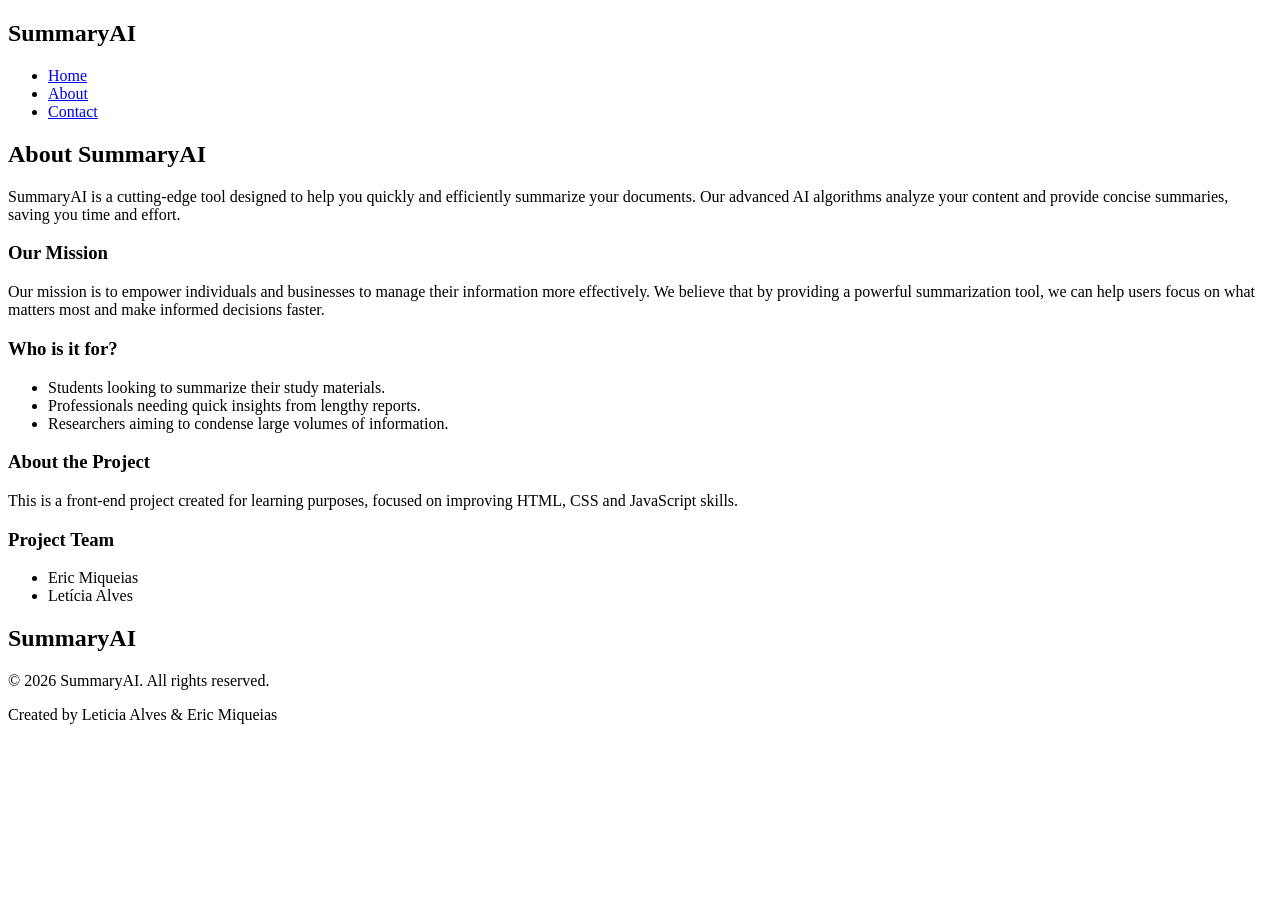
==== about.html @ da1f2df3 "feat: add contact and about pages with assets" ====
<!DOCTYPE html>
<html lang="en">
<head>
  <meta charset="UTF-8">
  <meta name="viewport" content="width=device-width, initial-scale=1.0">
  <title>About</title>
  <link rel="stylesheet" href="css/styles.css" />
</head>
<body>
  <!-- Navigation -->
  <header class="header">
   <nav class="nav">
    
       <div class="container nav-content">

         <h1 class="logo">SummaryAI</h1>

         <ul class="menu">
          <li><a href="index.html">Home</a></li>
          <li><a href="about.html" class="active">About</a></li>
          <li><a href="contact.html">Contact</a></li>
        </ul>
    </div>
   </nav>
  </header>

  <!-- About section -->
  <section class="about">
    <div class="container about-content">
      
      <h2>About SummaryAI</h2>

      <p class="about-block">
        SummaryAI is a cutting-edge tool designed to help you quickly and efficiently summarize your documents. Our advanced AI algorithms analyze your content and provide concise summaries, saving you time and effort.
      </p>

      <!-- Mission -->
      <div class="about-block">
        <h3>Our Mission</h3>
        <p>
          Our mission is to empower individuals and businesses to manage their information more effectively. We believe that by providing a powerful summarization tool, we can help users focus on what matters most and make informed decisions faster.
        </p>
    </div>

    <!-- Target audience -->
    <div class="about-block">
      <h3>Who is it for?</h3>

      <ul>
        <li>Students looking to summarize their study materials.</li>
        <li>Professionals needing quick insights from lengthy reports.</li>
        <li>Researchers aiming to condense large volumes of information.</li>
      </ul>
    </div>

    <!-- Project info -->
    <div class="about-block">
      <h3>About the Project</h3>
      <p>
        This is a front-end project created for learning purposes,
        focused on improving HTML, CSS and JavaScript skills.
      </p>
    </div>

    <!-- Team -->
    <div class="about-block">
      <h3>Project Team</h3>
     <ul>
      <li>Eric Miqueias</li>
      <li>Letícia Alves</li>
     </ul>
    </div>
  </div>
  </section>

  <!-- Footer -->
  <footer class="footer">
  <div class="container footer-content">

    <div class="footer-brand">
      <h2>SummaryAI</h2>
      <p>© 2026 SummaryAI. All rights reserved.</p>
    </div>

    <div class="footer-info">
      <p>Created by Leticia Alves & Eric Miqueias</p>
    </div>

  </div>
</footer>
  
</body>
</html>
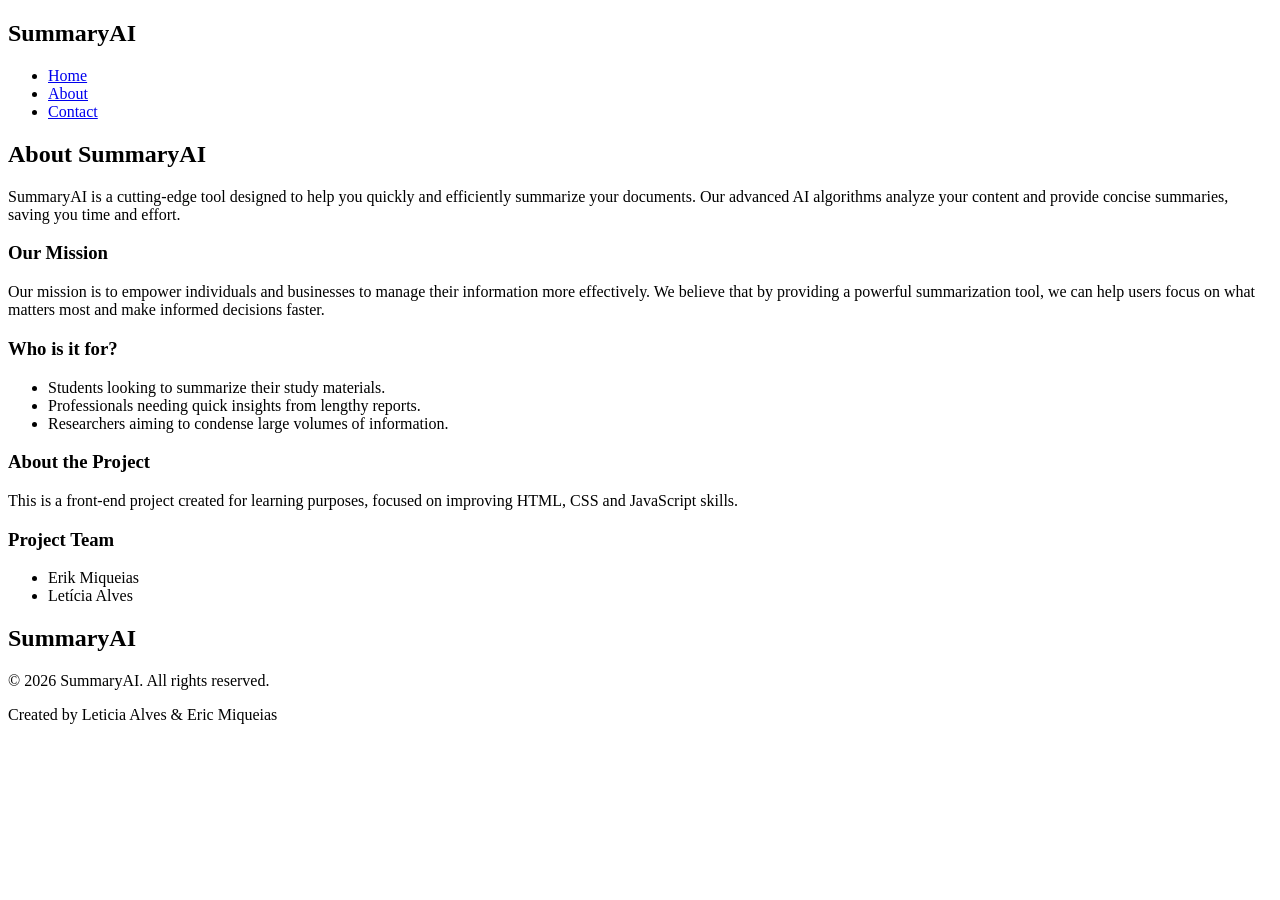
==== commit 3e9a72a4: "fix: update team name in about page" ====
--- a/about.html
+++ b/about.html
@@ -66,7 +66,7 @@
     <div class="about-block">
       <h3>Project Team</h3>
      <ul>
-      <li>Eric Miqueias</li>
+      <li>Erik Miqueias</li>
       <li>Letícia Alves</li>
      </ul>
     </div>
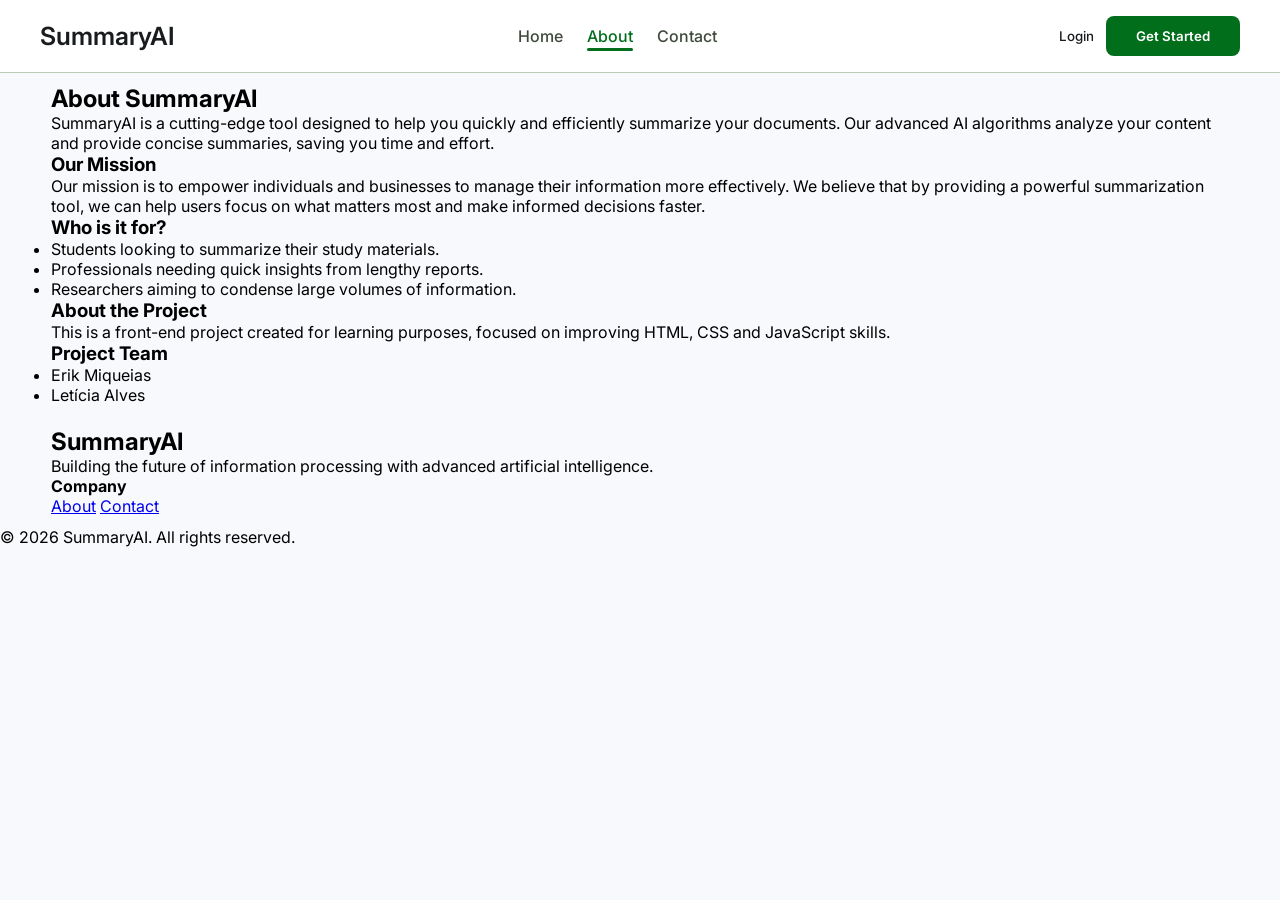
==== commit bb728349: "feat: add HTML structure for pages (index, about, contact)" ====
--- a/about.html
+++ b/about.html
@@ -5,34 +5,44 @@
   <meta name="viewport" content="width=device-width, initial-scale=1.0">
   <title>About</title>
   <link rel="stylesheet" href="css/styles.css" />
+  <link rel="stylesheet" href="css/about.css">
 </head>
 <body>
   <!-- Navigation -->
   <header class="header">
-   <nav class="nav">
-    
-       <div class="container nav-content">
+  <nav class="nav">
+    <div class="container nav-content">
 
-         <h1 class="logo">SummaryAI</h1>
+      <h1 class="logo">SummaryAI</h1>
 
-         <ul class="menu">
-          <li><a href="index.html">Home</a></li>
-          <li><a href="about.html" class="active">About</a></li>
-          <li><a href="contact.html">Contact</a></li>
-        </ul>
+      <ul class="menu">
+        <li><a href="index.html">Home</a></li>
+        <li><a href="about.html" class="active" aria-current="page">About</a></li>
+        <li><a href="contact.html">Contact</a></li>
+      </ul>
+
+      <div class="actions">
+        <button class="login">Login</button>
+        <button class="btn-primary">Get Started</button>
+      </div>
+
     </div>
-   </nav>
-  </header>
+  </nav>
+</header>
 
+  <main>
   <!-- About section -->
   <section class="about">
     <div class="container about-content">
       
       <h2>About SummaryAI</h2>
 
-      <p class="about-block">
+      <div class="about-block">
+      
+      <p>
         SummaryAI is a cutting-edge tool designed to help you quickly and efficiently summarize your documents. Our advanced AI algorithms analyze your content and provide concise summaries, saving you time and effort.
       </p>
+      </div>
 
       <!-- Mission -->
       <div class="about-block">
@@ -72,22 +82,30 @@
     </div>
   </div>
   </section>
+  </main>
 
+ 
   <!-- Footer -->
-  <footer class="footer">
-  <div class="container footer-content">
+    <footer class="footer">
+        <div class="container footer-content">
 
-    <div class="footer-brand">
-      <h2>SummaryAI</h2>
-      <p>© 2026 SummaryAI. All rights reserved.</p>
-    </div>
+        <div class="footer-brand">
+           <h2>SummaryAI</h2>
+            <p>
+               Building the future of information processing with advanced artificial intelligence.
+             </p>
+        </div>
 
-    <div class="footer-info">
-      <p>Created by Leticia Alves & Eric Miqueias</p>
-    </div>
+        <div class="footer-col">
+            <h4>Company</h4>
+              <a href="about.html">About</a>
+              <a href="contact.html">Contact</a>
+        </div>
 
-  </div>
-</footer>
-  
+        </div>
+        <div class="footer-bottom">
+            <p>© 2026 SummaryAI. All rights reserved.</p>
+         </div>
+        </footer>
 </body>
 </html>
--- a/css/styles.css
+++ b/css/styles.css
@@ -0,0 +1,225 @@
+@import url("https://fonts.googleapis.com/css2?family=Inter:ital,opsz,wght@0,14..32,100..900;1,14..32,100..900&display=swap");
+
+* {
+  margin: 0;
+  padding: 0;
+  box-sizing: border-box;
+  font-family: "Inter", sans-serif;
+}
+
+body {
+  background: var(--background);
+}
+.header {
+  background: var(--surface-container-lowest);
+  border-bottom: 1px solid var(--outline-variant);
+}
+
+.nav {
+  width: 100%;
+}
+
+.container {
+  max-width: 1200px;
+  padding: 11px;
+  margin: 0 auto;
+}
+
+.nav-content {
+  display: flex;
+  align-items: center;
+  padding: 16px 0;
+}
+.logo {
+  font-size: 25px;
+  font-weight: 600;
+  color: var(--on-surface);
+  padding: 0%;
+  margin: 0;
+}
+.menu {
+  display: flex;
+  list-style: none;
+  gap: 24px;
+  margin: 0 auto;
+}
+
+.menu a {
+  position: relative;
+  text-decoration: none;
+  color: var(--on-surface-variant);
+  font-weight: 500;
+}
+
+.menu a:hover {
+  color: var(--primary);
+}
+.menu a.active {
+  color: var(--primary);
+}
+.menu a.active::after {
+  content: "";
+  position: absolute;
+  left: 0;
+  bottom: -5px;
+  width: 100%;
+  height: 3px;
+  background-color: var(--primary);
+  border-radius: 2px;
+}
+
+.actions {
+  display: flex;
+  gap: 12px;
+}
+.login {
+  background: transparent;
+  border: none;
+  color: var(--on-surface);
+  font-weight: 500;
+  cursor: pointer;
+}
+.btn-primary {
+  background: var(--primary);
+  color: var(--on-primary);
+  border: none;
+  padding: 8px 16px;
+  border-radius: 8px;
+  font-weight: 500;
+  cursor: pointer;
+}
+
+.btn-primary:hover {
+  opacity: 0.9;
+  background: var(--primary);
+}
+.hero {
+  padding: 60px 0;
+  background-color: var(--surface-container-lowest);
+}
+
+.container-hero-content {
+  max-width: 1200px;
+  margin: 0 auto;
+  display: flex;
+  align-items: center;
+  justify-content: space-between;
+  gap: 40px;
+}
+.hero-txt h2 {
+  font-size: 48px;
+  /*font-weight: 700;*/
+  color: #1a1a1a;
+  line-height: 1.2;
+  font-weight: bold;
+}
+
+.hero-txt h2 span {
+  color: var(--primary); /* verde */
+}
+
+.hero-txt p {
+  margin-top: 20px;
+  color: #555;
+  font-size: 20px;
+  max-width: 500px;
+}
+.buttons {
+  margin-top: 25px;
+  display: flex;
+  gap: 15px;
+}
+
+.btn-primary {
+  background-color: var(--primary);
+  color: var(--on-primary);
+  padding: 12px 30px;
+  border: none;
+  border-radius: 8px;
+  cursor: pointer;
+  font-weight: 600;
+}
+
+.btn-secondary {
+  background-color: #e5e7eb;
+  color: #333;
+  padding: 12px 20px;
+  border: none;
+  border-radius: 8px;
+  cursor: pointer;
+}
+.hero-img {
+  flex: 1;
+  display: flex;
+  justify-content: center;
+}
+
+.hero-img img {
+  width: 100%;
+  max-width: 500px;
+  border-radius: 16px;
+}
+
+/* Design system */
+:root {
+  /* Background & Surface */
+  --background: #f7f9fc;
+  --on-background: #191c1e;
+  --surface: #f7f9fc;
+  --on-surface: #191c1e;
+  --surface-variant: #e0e3e6;
+  --on-surface-variant: #3f4a3c;
+  --surface-dim: #d8dadd;
+  --surface-bright: #f7f9fc;
+  --surface-tint: #006e1b;
+  --inverse-surface: #2d3133;
+  --inverse-on-surface: #eff1f4;
+
+  /* Surface Containers */
+  --surface-container-lowest: #ffffff;
+  --surface-container-low: #f2f4f7;
+  --surface-container: #eceef1;
+  --surface-container-high: #e6e8eb;
+  --surface-container-highest: #e0e3e6;
+
+  /* Primary */
+  --primary: #006e1b;
+  --on-primary: #ffffff;
+  --primary-container: #4caf4f;
+  --on-primary-container: #003c0b;
+  --primary-fixed: #94f98f;
+  --primary-fixed-dim: #78dc76;
+  --on-primary-fixed: #002204;
+  --on-primary-fixed-variant: #005312;
+  --inverse-primary: #78dc76;
+
+  /* Secondary */
+  --secondary: #42673f;
+  --on-secondary: #ffffff;
+  --secondary-container: #c3eebb;
+  --on-secondary-container: #486d45;
+  --secondary-fixed: #c3eebb;
+  --secondary-fixed-dim: #a8d1a0;
+  --on-secondary-fixed: #002204;
+  --on-secondary-fixed-variant: #2b4f29;
+
+  /* Tertiary */
+  --tertiary: #a53362;
+  --on-tertiary: #ffffff;
+  --tertiary-container: #f26f9f;
+  --on-tertiary-container: #690036;
+  --tertiary-fixed: #ffd9e2;
+  --tertiary-fixed-dim: #ffb1c8;
+  --on-tertiary-fixed: #3e001d;
+  --on-tertiary-fixed-variant: #86184a;
+
+  /* Error */
+  --error: #ba1a1a;
+  --on-error: #ffffff;
+  --error-container: #ffdad6;
+  --on-error-container: #93000a;
+
+  /* Outline */
+  --outline: #6f7a6b;
+  --outline-variant: #becab8;
+}
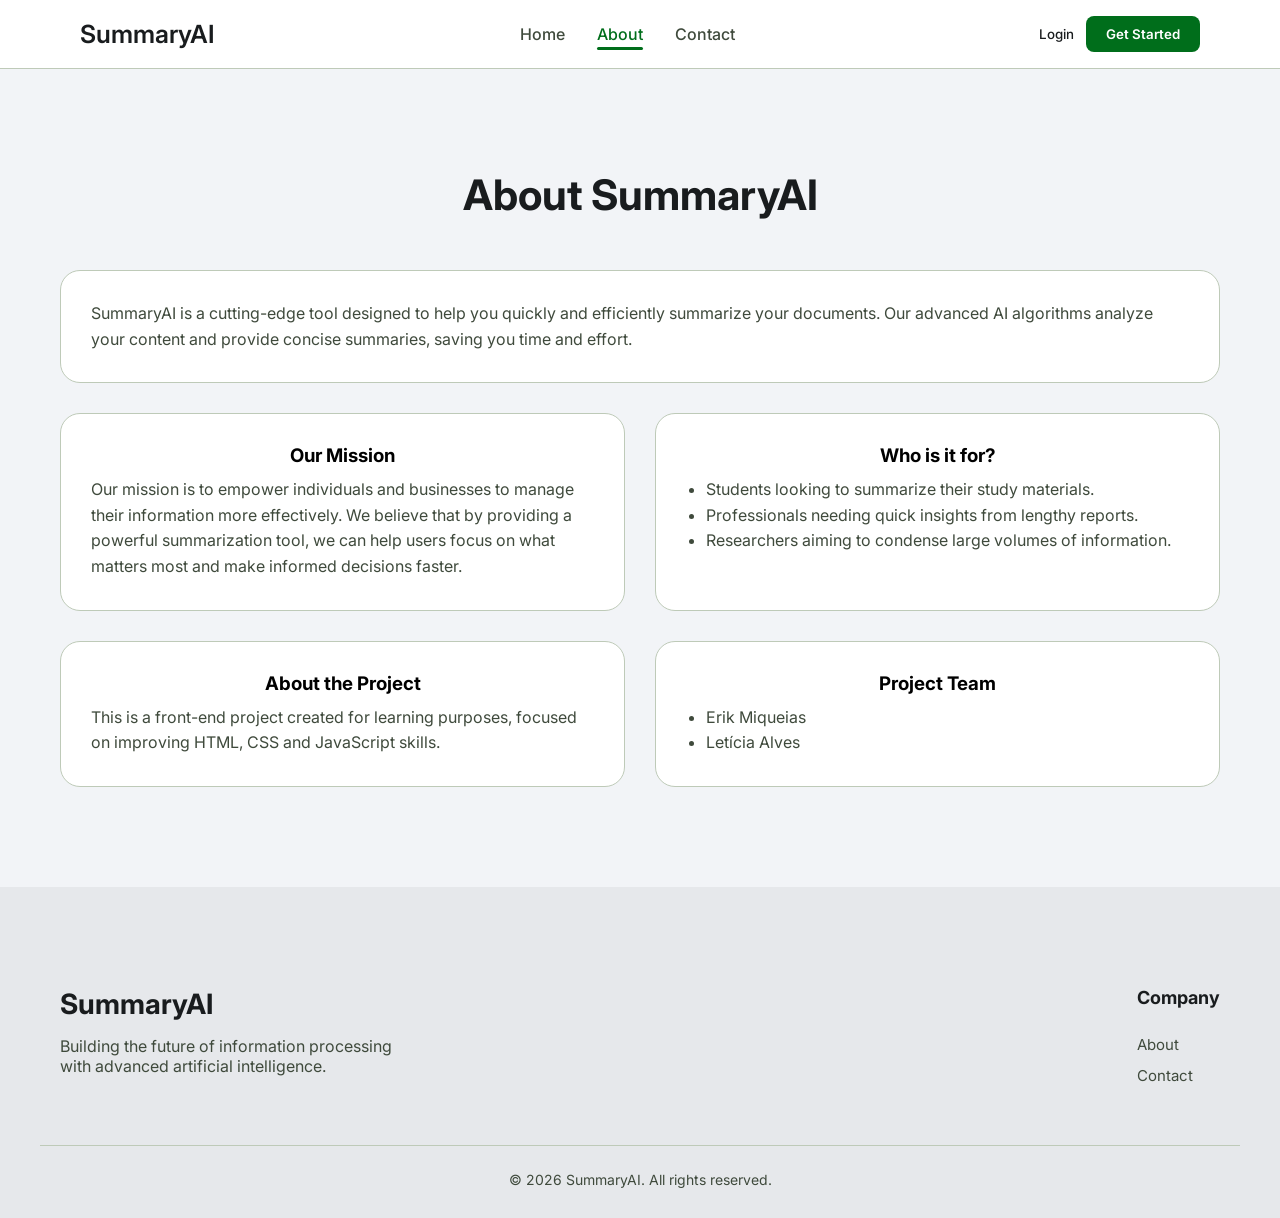
==== commit 55ac1ea2: "feat: update mobile responsiveness and align styles with current HTML structure" ====
--- a/about.html
+++ b/about.html
@@ -6,6 +6,7 @@
   <title>About</title>
   <link rel="stylesheet" href="css/styles.css" />
   <link rel="stylesheet" href="css/about.css">
+  <link rel="stylesheet" href="css/mobile.css" />
 </head>
 <body>
   <!-- Navigation -->
--- a/css/styles.css
+++ b/css/styles.css
@@ -9,27 +9,31 @@
 
 body {
   background: var(--background);
-}
-.header {
-  background: var(--surface-container-lowest);
-  border-bottom: 1px solid var(--outline-variant);
-}
-
-.nav {
   width: 100%;
-}
-
+  margin: 0;
+}
+/* Header */
+
+/* Default container */
 .container {
   max-width: 1200px;
-  padding: 11px;
   margin: 0 auto;
-}
-
+  padding: 0 20px;
+}
+
+/* Navigation */
 .nav-content {
+  width: 100%;
+}
+
+.nav-inner {
   display: flex;
   align-items: center;
-  padding: 16px 0;
-}
+  justify-content: space-between;
+  padding: 16px 40px;
+}
+
+/* Logo */
 .logo {
   font-size: 25px;
   font-weight: 600;
@@ -37,11 +41,14 @@
   padding: 0%;
   margin: 0;
 }
+
+/* Menu */
 .menu {
   display: flex;
   list-style: none;
-  gap: 24px;
-  margin: 0 auto;
+  gap: 32px;
+  margin: 0;
+  padding: 0;
 }
 
 .menu a {
@@ -54,24 +61,30 @@
 .menu a:hover {
   color: var(--primary);
 }
+
 .menu a.active {
   color: var(--primary);
 }
+
 .menu a.active::after {
   content: "";
   position: absolute;
   left: 0;
-  bottom: -5px;
+  bottom: -6px;
   width: 100%;
   height: 3px;
   background-color: var(--primary);
   border-radius: 2px;
 }
 
+/* Actions */
 .actions {
   display: flex;
+  align-items: center;
   gap: 12px;
-}
+  margin-left: 40px;
+}
+
 .login {
   background: transparent;
   border: none;
@@ -79,65 +92,20 @@
   font-weight: 500;
   cursor: pointer;
 }
+
+/* Buttons */
 .btn-primary {
   background: var(--primary);
   color: var(--on-primary);
   border: none;
-  padding: 8px 16px;
+  padding: 10px 20px;
   border-radius: 8px;
-  font-weight: 500;
+  font-weight: 600;
   cursor: pointer;
 }
 
 .btn-primary:hover {
   opacity: 0.9;
-  background: var(--primary);
-}
-.hero {
-  padding: 60px 0;
-  background-color: var(--surface-container-lowest);
-}
-
-.container-hero-content {
-  max-width: 1200px;
-  margin: 0 auto;
-  display: flex;
-  align-items: center;
-  justify-content: space-between;
-  gap: 40px;
-}
-.hero-txt h2 {
-  font-size: 48px;
-  /*font-weight: 700;*/
-  color: #1a1a1a;
-  line-height: 1.2;
-  font-weight: bold;
-}
-
-.hero-txt h2 span {
-  color: var(--primary); /* verde */
-}
-
-.hero-txt p {
-  margin-top: 20px;
-  color: #555;
-  font-size: 20px;
-  max-width: 500px;
-}
-.buttons {
-  margin-top: 25px;
-  display: flex;
-  gap: 15px;
-}
-
-.btn-primary {
-  background-color: var(--primary);
-  color: var(--on-primary);
-  padding: 12px 30px;
-  border: none;
-  border-radius: 8px;
-  cursor: pointer;
-  font-weight: 600;
 }
 
 .btn-secondary {
@@ -148,6 +116,52 @@
   border-radius: 8px;
   cursor: pointer;
 }
+
+/* Hero */
+.hero {
+  padding: 80px 0;
+  background: var(--surface-container-lowest);
+}
+.hero .container {
+  max-width: 1400px;
+}
+
+.hero-content {
+  display: flex;
+  align-items: center;
+  justify-content: space-between;
+  gap: 40px;
+}
+
+.hero-txt {
+  flex: 1;
+}
+
+.hero-txt h2 {
+  font-size: 56px;
+  font-weight: 700;
+  line-height: 1.1;
+  color: var(--on-surface);
+}
+
+.hero-txt h2 span {
+  color: var(--primary);
+}
+
+.hero-txt p {
+  margin-top: 20px;
+  font-size: 18px;
+  color: var(--on-surface-variant);
+  max-width: 500px;
+}
+
+.buttons {
+  margin-top: 25px;
+  display: flex;
+  gap: 15px;
+}
+
+/* Hero image */
 .hero-img {
   flex: 1;
   display: flex;
@@ -156,10 +170,415 @@
 
 .hero-img img {
   width: 100%;
+  max-width: 550px;
+  border-radius: 16px;
+}
+
+/* Upload */
+.upload {
+  padding: 60px 0;
+  background: var(--surface-container-low);
+}
+
+.upload-content {
+  max-width: 1200px;
+  margin: 0 auto;
+  text-align: center;
+}
+.upload-content h2 {
+  font-size: 48px;
+  color: var(--on-surface);
+  font-weight: bold;
+}
+.upload-content p {
+  margin-top: 20px;
+  color: var(--on-surface-variant);
+  font-size: 20px;
+  max-width: 600px;
+  margin-left: auto;
+  margin-right: auto;
+}
+
+/* Upload box */
+.upload-box {
+  max-width: 800px;
+  margin: 40px auto;
+  border: 2px dashed var(--outline-variant);
+  border-radius: 16px;
+  padding: 40px;
+  cursor: pointer;
+  transition: 0.3s;
+  background-color: var(--surface-container-lowest);
+}
+
+.upload.dragger {
+  border-color: var(--primary);
+}
+
+.upload-box:hover {
+  background-color: var(--surface-container-low);
+}
+
+/* Inner content */
+.upload-box .upload-inner {
+  display: flex;
+  flex-direction: column;
+  align-items: center;
+  gap: 12px;
+}
+.summary-box {
+  margin-top: 40px;
+  padding: 25px;
+  background: var(--surface-container-lowest);
+  border: 1px solid var(--outline-variant);
+  border-radius: 16px;
+  max-width: 800px;
+  margin: 0 auto;
+}
+
+.summary-box h3 {
+  margin-bottom: 15px;
+  color: var(--on-surface);
+}
+
+.summary-box p {
+  color: var(--on-surface-variant);
+  line-height: 1.5;
+}
+
+/* Icon */
+.upload-inner {
+  pointer-events: none;
+}
+
+.upload-inner .icon {
+  background: var(--secondary-container);
+  color: var(--on-secondary-container);
+  font-size: 30px;
+  padding: 20px;
+  border-radius: 50%;
+  margin: 15px;
+}
+
+/* Main text */
+.upload-inner h3 {
+  font-size: 20px;
+  margin: 10px 0;
+  color: var(--on-surface);
+}
+
+/* Secondary text */
+.upload-inner span {
+  color: var(--on-surface-variant);
+  font-size: 14px;
+}
+
+/* File types */
+.file-types {
+  display: flex;
+  gap: 10px;
+  margin-top: 10px;
+}
+
+.file-types span {
+  background: var(--surface-container-high);
+  color: var(--on-surface);
+  padding: 6px 12px;
+  border-radius: 20px;
+  font-size: 13px;
+}
+
+/* File name */
+#fileName {
+  margin-top: 10px;
+  font-weight: 500;
+  color: var(--primary);
+}
+/* Section */
+.works {
+  padding: 80px 0;
+  background: var(--surface-container-lowest);
+}
+
+/* Content */
+.works-content {
+  text-align: center;
+}
+
+/* Title */
+.works-content h2 {
+  font-size: 36px;
+  color: var(--on-surface);
+}
+
+/* Subtitle (optional) */
+.works-content p {
+  color: var(--on-surface-variant);
+}
+
+/* Cards */
+.steps {
+  display: flex;
+  gap: 30px;
+  margin-top: 40px;
+}
+
+/* Card */
+.step {
+  flex: 1;
+  background: var(--surface-container-lowest);
+  padding: 30px;
+  border-radius: 16px;
+  text-align: center;
+  border: 1px solid var(--outline-variant);
+  transition: 0.3s;
+}
+
+/* Icon */
+.step .icon {
+  width: 60px;
+  height: 60px;
+  margin: 0 auto 20px;
+
+  display: flex;
+  align-items: center;
+  justify-content: center;
+
+  background: var(--secondary-container);
+  color: var(--on-secondary-container);
+
+  border-radius: 12px;
+  font-size: 24px;
+}
+.step:hover {
+  transform: translateY(-5px);
+  background: var(--surface-container-low);
+}
+
+/* Card title */
+.step h3 {
+  font-size: 18px;
+  margin-bottom: 10px;
+  color: var(--on-surface);
+}
+
+/* Text */
+.step p {
+  font-size: 14px;
+  color: var(--on-surface-variant);
+}
+/* Section */
+.features {
+  padding: 80px 0;
+  background: var(--surface-container-low);
+}
+
+/* Main layout */
+.features-content {
+  display: flex;
+  align-items: center;
+  justify-content: space-between;
+  gap: 80px;
+}
+
+/* Card grid (left side) */
+.feature-grid {
+  flex: 1.2;
+  display: grid;
+  grid-template-columns: repeat(2, 1fr);
+  gap: 20px;
+}
+
+/* Card */
+.feature-card {
+  background: var(--surface-container-lowest);
+  padding: 20px;
+  border-radius: 16px;
+  border: 1px solid var(--outline-variant);
+  transition: 0.3s;
+}
+
+/* Hover (optional) */
+.feature-card:hover {
+  transform: translateY(-5px);
+  background: var(--surface-container-low);
+}
+
+/* Icon */
+.feature-card .icon {
+  width: 50px;
+  height: 50px;
+
+  display: flex;
+  align-items: center;
+  justify-content: center;
+
+  background: var(--secondary-container);
+  color: var(--on-secondary-container);
+
+  border-radius: 12px;
+  font-size: 20px;
+  margin-bottom: 10px;
+}
+
+/* Card title */
+.feature-card h3 {
+  font-size: 18px;
+  margin-bottom: 6px;
+  color: var(--on-surface);
+}
+
+/* Card text */
+.feature-card p {
+  font-size: 15px;
+  color: var(--on-surface-variant);
+}
+
+/* Right side */
+.features-txt {
+  flex: 1;
   max-width: 500px;
-  border-radius: 16px;
-}
-
+}
+
+/* Title */
+.features-txt h2 {
+  font-size: 40px;
+  color: var(--on-surface);
+}
+
+.features-txt h2 span {
+  color: var(--primary);
+}
+
+/* Paragraph */
+.features-txt p {
+  margin: 18px;
+  color: var(--on-surface-variant);
+  line-height: 1.5;
+}
+
+/* List */
+.feature-list {
+  list-style: none;
+  padding: 0;
+  margin-top: 20px;
+}
+
+/* Items */
+.feature-list li {
+  margin-bottom: 12px;
+  color: var(--on-surface);
+  position: relative;
+  padding-left: 25px;
+  font-size: 16px;
+}
+
+/* Green checkmark */
+.feature-list li::before {
+  content: "✔";
+  position: absolute;
+  left: 0;
+  color: var(--primary);
+  font-weight: bold;
+}
+.cta {
+  padding: 80px 20px; /* Page side padding */
+  background: var(--surface-container-lowest);
+}
+
+.cta-content {
+  width: 100%;
+  background: var(--primary-container);
+  color: var(--on-primary-container);
+
+  padding: 80px 40px;
+  border-radius: 32px;
+
+  text-align: center;
+}
+
+/* Title */
+.cta-content h2 {
+  font-size: 40px;
+  margin-bottom: 15px;
+}
+
+/* Text */
+.cta-content p {
+  font-size: 18px;
+  margin-bottom: 25px;
+}
+
+/* Button */
+.cta-content .btn-primary {
+  background: var(--primary);
+  color: var(--on-primary);
+  padding: 12px 30px;
+  border-radius: 10px;
+}
+.footer {
+  background: var(--surface-container-low);
+  padding: 100px 40px 30px;
+}
+
+/* Layout */
+.footer-content {
+  display: flex;
+  justify-content: space-between;
+  align-items: flex-start;
+  gap: 80px;
+}
+
+/* Brand */
+.footer-brand h2 {
+  font-size: 28px;
+  color: var(--on-surface);
+  margin-bottom: 15px;
+}
+
+.footer-brand p {
+  font-size: 16px;
+  color: var(--on-surface-variant);
+  max-width: 350px;
+}
+
+/* Column */
+.footer-col {
+  display: flex;
+  flex-direction: column;
+  gap: 12px;
+}
+
+.footer-col h4 {
+  font-size: 18px;
+  color: var(--on-surface);
+  margin-bottom: 15px;
+}
+
+/* Links */
+.footer-col a {
+  font-size: 15px;
+  color: var(--on-surface-variant);
+  text-decoration: none;
+  transition: 0.2s;
+}
+
+.footer-col a:hover {
+  color: var(--primary);
+}
+
+/* Bottom line */
+.footer-bottom {
+  border-top: 1px solid var(--outline-variant);
+  margin-top: 60px;
+  padding-top: 25px;
+  text-align: center;
+}
+
+.footer-bottom p {
+  font-size: 14px;
+  color: var(--on-surface-variant);
+}
 /* Design system */
 :root {
   /* Background & Surface */
--- a/css/about.css
+++ b/css/about.css
@@ -0,0 +1,110 @@
+.header {
+  background: var(--surface-container-lowest);
+  border-bottom: 1px solid var(--outline-variant);
+}
+
+.nav-content {
+  width: 100%;
+  display: flex;
+  align-items: center;
+  justify-content: space-between;
+  padding: 16px 40px;
+}
+
+/* Logo */
+.logo {
+  font-size: 25px;
+  font-weight: 600;
+  color: var(--on-surface);
+  margin: 0;
+  margin-right: 40px;
+}
+
+/* Centered menu */
+.menu {
+  display: flex;
+  gap: 32px;
+  list-style: none;
+  margin: 0;
+  padding: 0;
+}
+
+/* Right actions */
+.actions {
+  display: flex;
+  align-items: center;
+  gap: 12px;
+  margin-left: 40px;
+}
+.about {
+  padding: 100px 20px;
+  background: var(--surface-container-low);
+}
+
+/* Container */
+.about .container {
+  max-width: 1200px;
+  margin: 0 auto;
+}
+
+/* Grid */
+.about-content {
+  display: grid;
+  grid-template-columns: repeat(2, 1fr);
+  gap: 30px;
+}
+
+/* Title */
+.about-content h2 {
+  grid-column: span 2;
+  text-align: center;
+  font-size: 42px;
+  margin-bottom: 20px;
+  color: var(--on-surface);
+  
+}
+
+/* First block spans full width */
+.about-content .about-block:first-of-type {
+  grid-column: span 2;
+}
+
+/* Cards */
+.about-block {
+  background: var(--surface-container-lowest);
+  padding: 30px;
+  border-radius: 20px;
+  border: 1px solid var(--outline-variant);
+
+  transition: all 0.3s ease;
+}
+
+/* Hover (on mouse over) */
+.about-block:hover {
+  transform: translateY(-8px) scale(1.01);
+  box-shadow: 0 15px 30px rgba(0,0,0,0.05);
+  border-color: var(--primary);
+}
+
+.about-block h3 {
+  text-align: center;
+  margin-bottom: 10px;
+}
+
+
+
+/* Text */
+.about-block p,
+.about-block li {
+  color: var(--on-surface-variant);
+  line-height: 1.6;
+}
+
+/* List */
+.about-block ul {
+  padding-left: 20px;
+  margin-top: 10px;
+}
+.footer {
+  background: var(--surface-container-high);
+}
--- a/css/mobile.css
+++ b/css/mobile.css
@@ -0,0 +1,279 @@
+/* Tablet layout */
+@media (min-width: 541px) and (max-width: 1024px) {
+  /* Header spacing */
+  .container {
+    padding: 0 24px;
+  }
+
+  .nav-inner,
+  .nav-content {
+    padding: 16px 24px;
+  }
+
+  .menu {
+    gap: 18px;
+  }
+
+  .actions {
+    margin-left: 20px;
+  }
+
+  /* Main sections */
+  .hero {
+    padding: 56px 0;
+  }
+
+  .hero-content {
+    gap: 24px;
+  }
+
+  .hero-txt h2 {
+    font-size: 42px;
+  }
+
+  .hero-txt p {
+    font-size: 16px;
+  }
+
+  .upload-content h2 {
+    font-size: 38px;
+  }
+
+  .upload-content p {
+    font-size: 18px;
+  }
+
+  /* Grid adjustments */
+  .steps {
+    display: grid;
+    grid-template-columns: repeat(2, 1fr);
+  }
+
+  .features-content {
+    flex-direction: column;
+    gap: 36px;
+  }
+
+  .feature-grid,
+  .features-txt {
+    width: 100%;
+    max-width: 100%;
+  }
+
+  .cta-content {
+    padding: 56px 28px;
+    border-radius: 24px;
+  }
+
+  .cta-content h2 {
+    font-size: 34px;
+  }
+
+  /* Single-column pages */
+  .about-content,
+  .contact-content {
+    grid-template-columns: 1fr;
+  }
+
+  .about-content h2,
+  .contact-content h2,
+  .contact-intro {
+    grid-column: auto;
+  }
+
+  .about-content .about-block:first-of-type {
+    grid-column: auto;
+  }
+
+  /* Footer spacing */
+  .footer {
+    padding: 70px 24px 24px;
+  }
+
+  .footer-content {
+    gap: 36px;
+  }
+}
+
+/* Mobile layout */
+@media (max-width: 540px) {
+  /* Base spacing */
+  .container {
+    padding: 0 16px;
+  }
+
+  /* Stacked header */
+  .nav-inner,
+  .nav-content {
+    display: flex;
+    flex-direction: column;
+    align-items: center;
+    gap: 14px;
+    padding: 14px 16px;
+  }
+
+  .logo {
+    margin-right: 0;
+    font-size: 22px;
+  }
+
+  .menu {
+    width: 100%;
+    justify-content: center;
+    flex-wrap: wrap;
+    gap: 14px;
+  }
+
+  .actions {
+    width: 100%;
+    margin-left: 0;
+    justify-content: center;
+  }
+
+  .btn-primary,
+  .btn-secondary {
+    padding: 10px 16px;
+  }
+
+  /* Hero stack */
+  .hero {
+    padding: 44px 0;
+  }
+
+  .hero-content {
+    flex-direction: column;
+    gap: 20px;
+    text-align: center;
+  }
+
+  .hero-txt h2 {
+    font-size: 34px;
+    line-height: 1.2;
+  }
+
+  .hero-txt p {
+    margin: 14px auto 0;
+    font-size: 16px;
+  }
+
+  .buttons {
+    justify-content: center;
+    flex-wrap: wrap;
+  }
+
+  .hero-img img {
+    max-width: 100%;
+  }
+
+  /* Section rhythm */
+  .upload,
+  .works,
+  .features,
+  .cta,
+  .about,
+  .contact {
+    padding: 44px 0;
+  }
+
+  .upload-content h2,
+  .works-content h2,
+  .features-txt h2,
+  .cta-content h2,
+  .about-content h2,
+  .contact-content h2 {
+    font-size: 30px;
+  }
+
+  .upload-content p,
+  .contact-intro,
+  .cta-content p {
+    font-size: 16px;
+  }
+
+  .upload-box {
+    margin: 24px auto;
+    padding: 22px 16px;
+  }
+
+  .summary-box {
+    margin-top: 24px;
+    padding: 18px;
+  }
+
+  /* Cards and grids */
+  .steps {
+    display: flex;
+    flex-direction: column;
+    gap: 18px;
+  }
+
+  .features-content {
+    flex-direction: column;
+    gap: 22px;
+  }
+
+  .feature-grid {
+    width: 100%;
+    grid-template-columns: 1fr;
+  }
+
+  .features-txt {
+    max-width: 100%;
+  }
+
+  .features-txt p {
+    margin: 14px 0;
+  }
+
+  .feature-list li {
+    font-size: 15px;
+  }
+
+  .cta {
+    padding-left: 16px;
+    padding-right: 16px;
+  }
+
+  .cta-content {
+    padding: 36px 18px;
+    border-radius: 20px;
+  }
+
+  .about-content,
+  .contact-content {
+    grid-template-columns: 1fr;
+    gap: 20px;
+  }
+
+  .about-content h2,
+  .contact-content h2,
+  .contact-intro {
+    grid-column: auto;
+  }
+
+  .about-content .about-block:first-of-type {
+    grid-column: auto;
+  }
+
+  .about-block,
+  .contact-block,
+  .contact-social {
+    padding: 20px;
+    border-radius: 14px;
+  }
+
+  /* Footer stack */
+  .footer {
+    padding: 44px 16px 20px;
+  }
+
+  .footer-content {
+    flex-direction: column;
+    gap: 24px;
+  }
+
+  .footer-bottom {
+    margin-top: 30px;
+    padding-top: 16px;
+  }
+}
